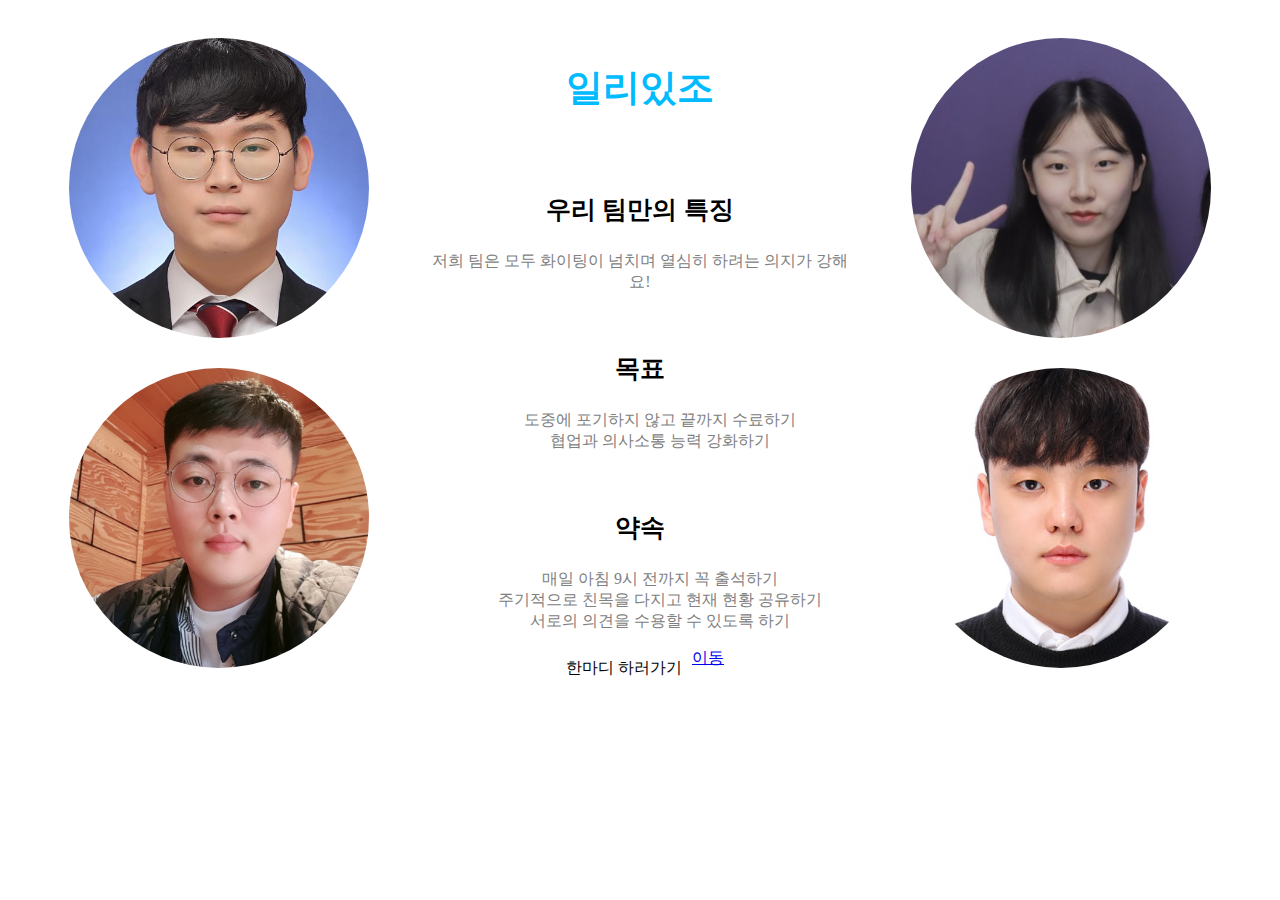
==== index.html @ 04e71674 "Merge branch 'main' of https://github.com/SecretCandy/sparta_Teampage" ====
<!DOCTYPE html>
<html lang="en">

<head>
    <meta charset="UTF-8">
    <meta name="viewport" content="width=device-width, initial-scale=1.0">
    <link rel="stylesheet" href="main.css">
    <link href="https://cdn.jsdelivr.net/npm/bootstrap@5.0.2/dist/css/bootstrap.min.css" rel="stylesheet"
        integrity="sha384-EVSTQN3/azprG1Anm3QDgpJLIm9Nao0Yz1ztcQTwFspd3yD65VohhpuuCOmLASjC" crossorigin="anonymous">       
    <title>일리있조</title>
</head>

<body>
    <div id="total">
        <div class="container">
                <img class="memProfImg" id="memBtn" src="./img/members/yoongunhee92.jpg" alt="윤건희님">
                <img class="memProfImg" id="memBtn" src="./img/members/RingKim1.jpg" alt="김지환님">
        </div>
        <div class="container" id="text">
            <div class="content"></div>
            <p class="title">일리있조</p>
            <div class="content"></div>
            <p class="intro">우리 팀만의 특징</p>
            <p class="introCommnet">저희 팀은 모두 화이팅이 넘치며 열심히 하려는 의지가 강해요!</p>
            <div class="content"></div>
            <p class="intro">목표</p>
            <p class="introCommnet">
                <ul class="coLi">
                    <li>도중에 포기하지 않고 끝까지 수료하기</li>
                    <li>협업과 의사소통 능력 강화하기</li>
                </ul>
            </p>
            <div class="content"></div>
            <p class="intro">약속</p>
            <p class="introCommnet">
                <ul class="coLi">
                    <li>매일 아침 9시 전까지 꼭 출석하기</li>
                    <li>주기적으로 친목을 다지고 현재 현황 공유하기</li>
                    <li>서로의 의견을 수용할 수 있도록 하기</li>
                </ul>
            </p>
            <div class="content">
                <p class="comment">한마디 하러가기</p>
                <a class="btn btn-primary" href="./comment/comment.html" role="button">이동</a>
            </div>
        </div>
        <div class="container">
                <img class="memProfImg" id="memBtn" src="./img/members/2hanbyeol1.jpg" alt="이한별님">
                <img class="memProfImg" id="memBtn" src="./img/members/parksw.jpg" alt="박성욱님">
        </div>
    </div>
</body>

</html>
---- main.css ----
#total {
    align-content: center;
    display: flex;
    justify-content: center;
}

#total > div {
    width: 500px;
    height: auto;
    display: inline-block;
}

.container > div {
    display: inline-flex;
}

#text {
    text-align: center;
    display: flex;
    flex-direction: column;
    width: 70%;
    justify-content: space-around;
    align-items: center;
}

.content {
    padding: 0px 5% 0px 5%;
}

.introCommnet {
    color: gray;
}
.coLi {
    color: gray;
    list-style-type: none;
}


.title {
    font-weight: 700;
    font-size: 37px;
    color: #00bbff;
    align-items: center;
}

.intro {
    font-weight: 700;
    font-size: 25px;
    align-items: center;
}

.comment {
    align-items: center;
    margin: 10px;
}

/* 이미지 */
.memProfImg {
    width: 300px;
    height: 300px;
    border-radius: 50%;
    margin: 30px auto;
    
    object-fit: cover;
    display: flex;
    justify-content: center;
    align-items: center;
}

#memBtn:hover {
    background-color: #479be0;
    transition: all 0.35s ease-in-out;
    border-radius: 95px;
    padding: 0;
    box-shadow: 5px 5px 10px;
    cursor: pointer;
  }

  #commitPointer {
    width: 20px;
    height: 20px;
    object-fit: cover;
    padding: 0;
  }
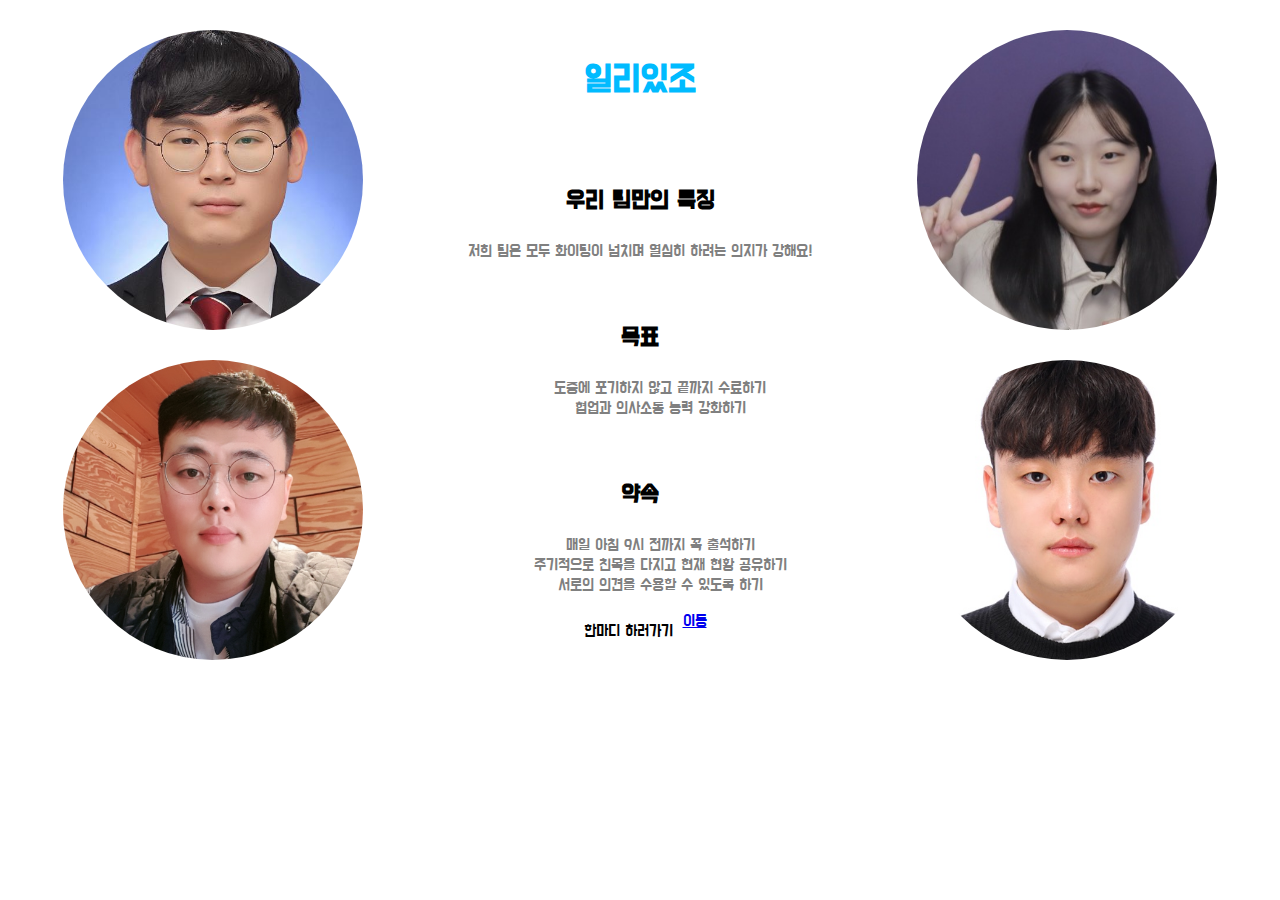
==== commit c54847df: "feat: page 간 연결" ====
--- a/index.html
+++ b/index.html
@@ -4,6 +4,7 @@
 <head>
     <meta charset="UTF-8">
     <meta name="viewport" content="width=device-width, initial-scale=1.0">
+    <link rel="stylesheet" href="global.css" />
     <link rel="stylesheet" href="main.css">
     <link href="https://cdn.jsdelivr.net/npm/bootstrap@5.0.2/dist/css/bootstrap.min.css" rel="stylesheet"
         integrity="sha384-EVSTQN3/azprG1Anm3QDgpJLIm9Nao0Yz1ztcQTwFspd3yD65VohhpuuCOmLASjC" crossorigin="anonymous">       
@@ -13,8 +14,12 @@
 <body>
     <div id="total">
         <div class="container">
+            <a href="profile/profile.html?name=윤건희">
                 <img class="memProfImg" id="memBtn" src="./img/members/yoongunhee92.jpg" alt="윤건희님">
+            </a>
+            <a href="profile/profile.html?name=김지환">
                 <img class="memProfImg" id="memBtn" src="./img/members/RingKim1.jpg" alt="김지환님">
+            </a>
         </div>
         <div class="container" id="text">
             <div class="content"></div>
@@ -45,8 +50,12 @@
             </div>
         </div>
         <div class="container">
+            <a href="profile/profile.html?name=이한별">
                 <img class="memProfImg" id="memBtn" src="./img/members/2hanbyeol1.jpg" alt="이한별님">
-                <img class="memProfImg" id="memBtn" src="./img/members/parksw.jpg" alt="박성욱님">
+            </a>
+            <a href="profile/profile.html?name=박성욱">
+                <img class="memProfImg" id="memBtn" src="./img/members/SecretCandy.jpg" alt="박성욱님">
+            </a>
         </div>
     </div>
 </body>
--- a/global.css
+++ b/global.css
@@ -0,0 +1,11 @@
+@import url('https://fonts.googleapis.com/css2?family=Do+Hyeon&family=Gothic+A1&display=swap');
+
+body {
+  margin: 0;
+}
+
+* {
+  font-family: 'Do Hyeon', sans-serif;
+  font-weight: 400;
+  font-style: normal;
+}
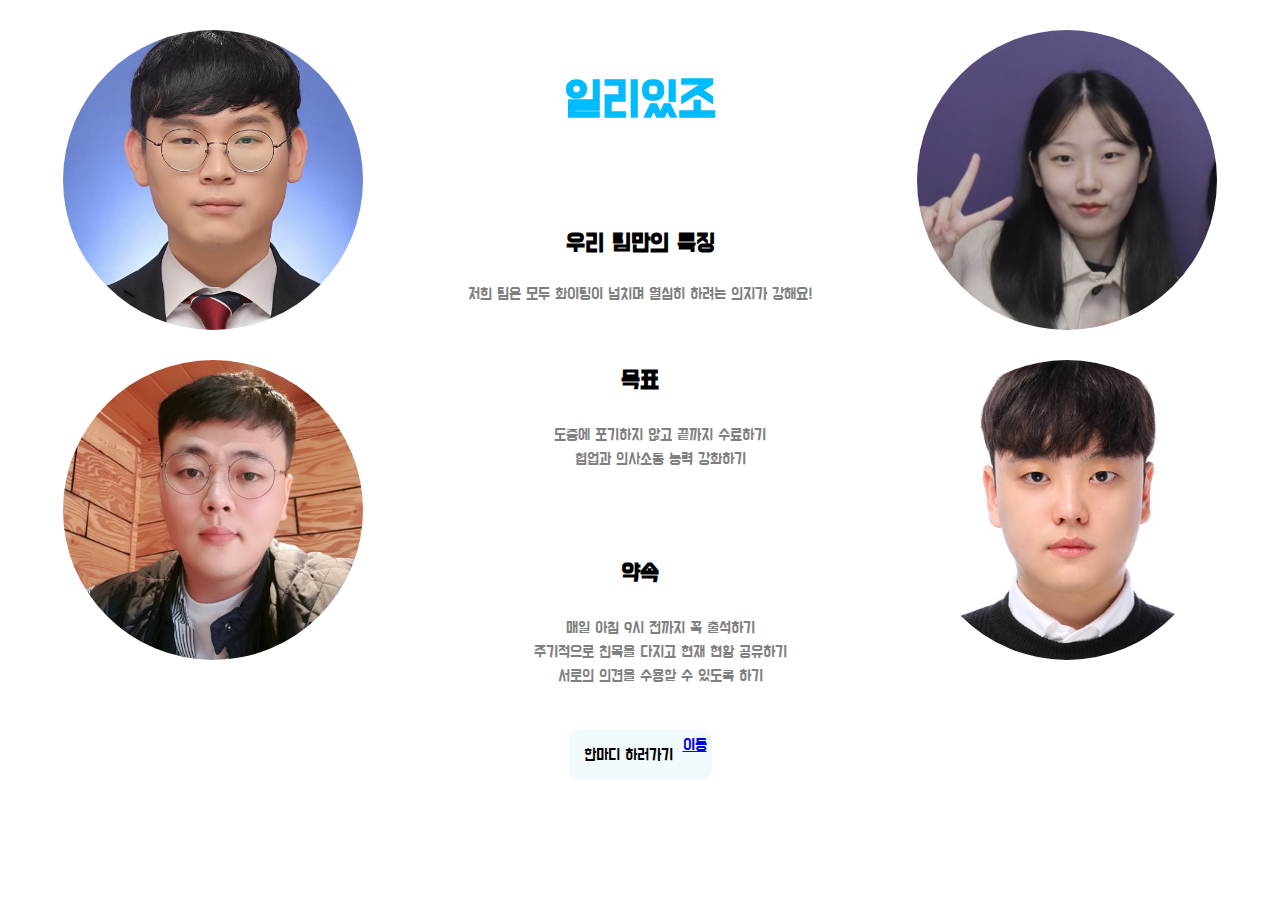
==== commit a75616cb: "main 정렬 전" ====
--- a/index.html
+++ b/index.html
@@ -15,10 +15,10 @@
     <div id="total">
         <div class="container">
             <a href="profile/profile.html?name=윤건희">
-                <img class="memProfImg" id="memBtn" src="./img/members/yoongunhee92.jpg" alt="윤건희님">
+                <img class="memProfImg memBtn" src="./img/members/yoongunhee92.jpg" alt="윤건희님">
             </a>
             <a href="profile/profile.html?name=김지환">
-                <img class="memProfImg" id="memBtn" src="./img/members/RingKim1.jpg" alt="김지환님">
+                <img class="memProfImg memBtn" src="./img/members/RingKim1.jpg" alt="김지환님">
             </a>
         </div>
         <div class="container" id="text">
@@ -44,17 +44,17 @@
                     <li>서로의 의견을 수용할 수 있도록 하기</li>
                 </ul>
             </p>
-            <div class="content">
+            <div class="content commentArea">
                 <p class="comment">한마디 하러가기</p>
-                <a class="btn btn-primary" href="./comment/comment.html" role="button">이동</a>
+                <a id="commitBtn" class="btn btn-primary" href="./comment/comment.html" role="button">이동</a>
             </div>
         </div>
         <div class="container">
             <a href="profile/profile.html?name=이한별">
-                <img class="memProfImg" id="memBtn" src="./img/members/2hanbyeol1.jpg" alt="이한별님">
+                <img class="memProfImg memBtn" src="./img/members/2hanbyeol1.jpg" alt="이한별님">
             </a>
             <a href="profile/profile.html?name=박성욱">
-                <img class="memProfImg" id="memBtn" src="./img/members/SecretCandy.jpg" alt="박성욱님">
+                <img class="memProfImg memBtn" src="./img/members/SecretCandy.jpg" alt="박성욱님">
             </a>
         </div>
     </div>
--- a/main.css
+++ b/main.css
@@ -4,13 +4,13 @@
     justify-content: center;
 }
 
-#total > div {
+#total>div {
     width: 500px;
     height: auto;
     display: inline-block;
 }
 
-.container > div {
+.container>div {
     display: inline-flex;
 }
 
@@ -24,21 +24,26 @@
 }
 
 .content {
-    padding: 0px 5% 0px 5%;
+    padding: 0px 10% 0px 10%;
 }
 
 .introCommnet {
     color: gray;
 }
+
 .coLi {
     color: gray;
     list-style-type: none;
+    margin-bottom: 40px;
 }
 
+/* 정렬 필요 */
+ul { margin: 0 auto; display: table;}
+ul li{ margin: 4px 0;}
 
 .title {
     font-weight: 700;
-    font-size: 37px;
+    font-size: 50px;
     color: #00bbff;
     align-items: center;
 }
@@ -60,25 +65,28 @@
     height: 300px;
     border-radius: 50%;
     margin: 30px auto;
-    
+
     object-fit: cover;
     display: flex;
     justify-content: center;
     align-items: center;
 }
 
-#memBtn:hover {
+.memBtn:hover {
     background-color: #479be0;
     transition: all 0.35s ease-in-out;
     border-radius: 95px;
     padding: 0;
     box-shadow: 5px 5px 10px;
     cursor: pointer;
-  }
+}
 
-  #commitPointer {
-    width: 20px;
-    height: 20px;
-    object-fit: cover;
-    padding: 0;
-  }+.commentArea {
+    padding: 5px;
+    background-color: rgb(241, 250, 252);
+    border-radius: 10px;
+}
+
+#commitBtn {
+    padding: 5px auto;
+}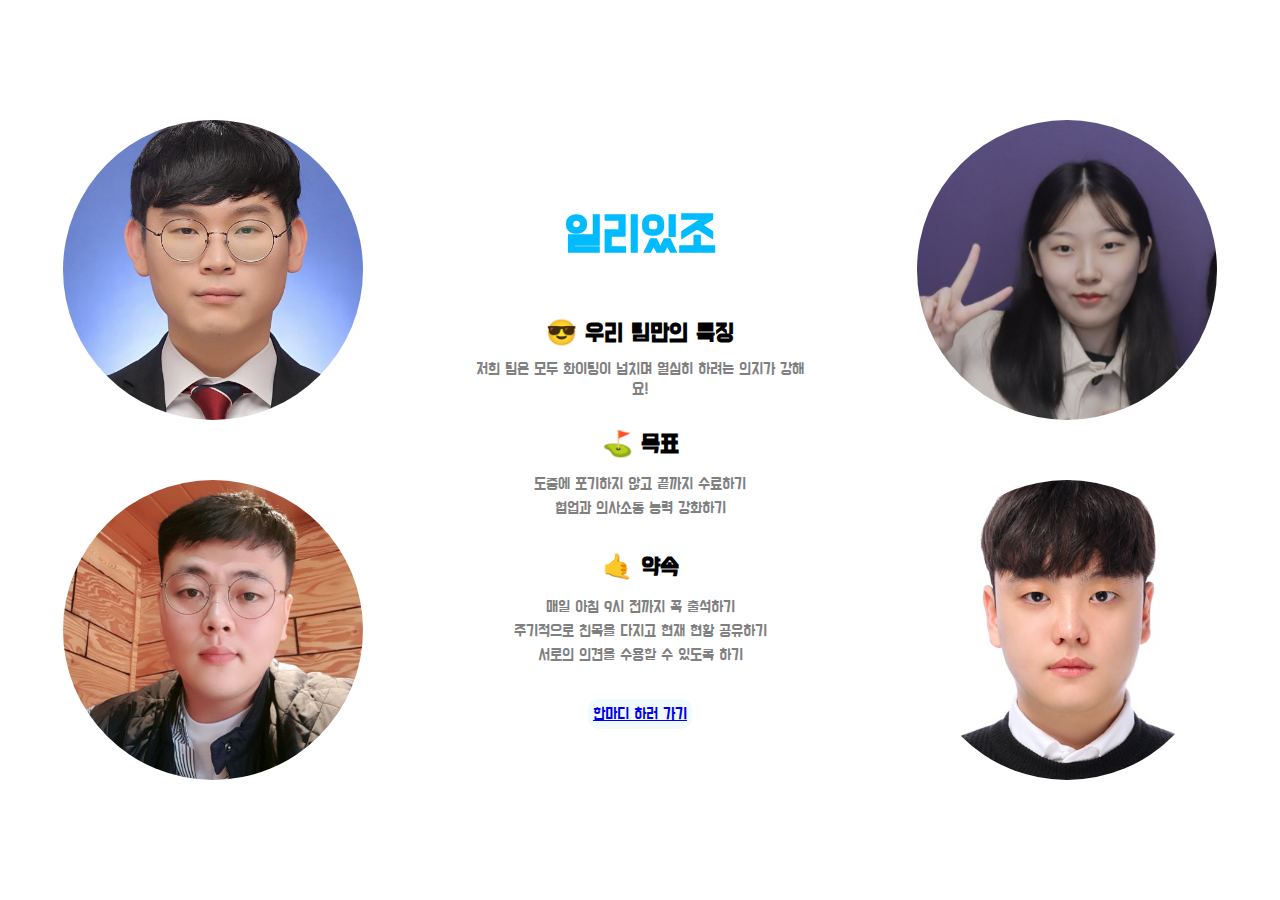
==== commit b492cff3: "style: index 페이지 css" ====
--- a/index.html
+++ b/index.html
@@ -5,7 +5,7 @@
     <meta charset="UTF-8">
     <meta name="viewport" content="width=device-width, initial-scale=1.0">
     <link rel="stylesheet" href="global.css" />
-    <link rel="stylesheet" href="main.css">
+    <link rel="stylesheet" href="index.css">
     <link href="https://cdn.jsdelivr.net/npm/bootstrap@5.0.2/dist/css/bootstrap.min.css" rel="stylesheet"
         integrity="sha384-EVSTQN3/azprG1Anm3QDgpJLIm9Nao0Yz1ztcQTwFspd3yD65VohhpuuCOmLASjC" crossorigin="anonymous">       
     <title>일리있조</title>
@@ -22,31 +22,28 @@
             </a>
         </div>
         <div class="container" id="text">
-            <div class="content"></div>
-            <p class="title">일리있조</p>
-            <div class="content"></div>
-            <p class="intro">우리 팀만의 특징</p>
-            <p class="introCommnet">저희 팀은 모두 화이팅이 넘치며 열심히 하려는 의지가 강해요!</p>
-            <div class="content"></div>
-            <p class="intro">목표</p>
-            <p class="introCommnet">
-                <ul class="coLi">
+            <h1 class="title">일리있조</h1>
+            <div class="content">
+                <p class="intro">😎 우리 팀만의 특징</p>
+                <p class="introComment">저희 팀은 모두 화이팅이 넘치며 열심히 하려는 의지가 강해요!</p>
+            </div>
+            <div class="content">
+                <p class="intro">⛳ 목표</p>
+                <ul class="introComment">
                     <li>도중에 포기하지 않고 끝까지 수료하기</li>
                     <li>협업과 의사소통 능력 강화하기</li>
                 </ul>
-            </p>
-            <div class="content"></div>
-            <p class="intro">약속</p>
-            <p class="introCommnet">
-                <ul class="coLi">
+            </div>
+            <div class="content">
+                <p class="intro">🤙 약속</p>
+                <ul class="introComment">
                     <li>매일 아침 9시 전까지 꼭 출석하기</li>
                     <li>주기적으로 친목을 다지고 현재 현황 공유하기</li>
                     <li>서로의 의견을 수용할 수 있도록 하기</li>
                 </ul>
-            </p>
-            <div class="content commentArea">
-                <p class="comment">한마디 하러가기</p>
-                <a id="commitBtn" class="btn btn-primary" href="./comment/comment.html" role="button">이동</a>
+            </div>
+            <div class="commentArea">
+                <a id="commitBtn" class="btn btn-primary" href="./comment/comment.html" role="button">한마디 하러 가기</a>
             </div>
         </div>
         <div class="container">
--- a/global.css
+++ b/global.css
@@ -9,3 +9,11 @@
   font-weight: 400;
   font-style: normal;
 }
+
+p {
+  margin: 0;
+}
+
+ul {
+  padding: 0 !important;
+}
--- a/index.css
+++ b/index.css
@@ -0,0 +1,113 @@
+#total {
+    height: 100vh;
+    align-content: center;
+    display: flex;
+    justify-content: center;
+}
+
+#total>div {
+    width: 500px;
+}
+
+.container {
+    display: flex;
+    flex-direction: column;
+    align-items: center;
+    justify-content: center;
+}
+
+.container>div {
+    display: inline-flex;
+}
+
+#text {
+    text-align: center;
+    display: flex;
+    flex-direction: column;
+    align-items: center;
+}
+
+.content {
+    display: flex;
+    flex-direction: column;
+    padding: 0px 10% 0px 10%;
+    margin-bottom: 30px;
+}
+
+.introComment {
+    color: gray;
+}
+
+.introComment li {
+    list-style-type: none;
+}
+
+/* 정렬 필요 */
+ul { margin: 0 auto; display: table;}
+ul li{ margin: 4px 0;}
+
+.title {
+    margin-bottom: 50px;
+    font-weight: 700;
+    font-size: 50px;
+    color: #00bbff;
+    align-items: center;
+}
+
+.intro {
+    margin-bottom: 10px;
+    font-weight: 700;
+    font-size: 25px;
+    align-items: center;
+}
+
+.comment {
+    align-items: center;
+    margin: 10px;
+}
+
+/* 이미지 */
+.memProfImg {
+    width: 300px;
+    height: 300px;
+    border-radius: 50%;
+    margin: 30px auto;
+
+    object-fit: cover;
+    display: flex;
+    justify-content: center;
+    align-items: center;
+}
+
+.memBtn:hover {
+    background-color: #479be0;
+    transition: all 0.35s ease-in-out;
+    border-radius: 95px;
+    padding: 0;
+    box-shadow: 5px 5px 10px;
+    cursor: pointer;
+}
+
+.commentArea {
+    padding: 5px;
+    background-color: rgb(241, 250, 252);
+    border-radius: 10px;
+}
+
+#commitBtn {
+    padding: 5px auto;
+}
+
+@media screen and (max-width: 1140px) {
+    .memProfImg {
+        width: 250px;
+        height: 250px;
+    }
+}
+
+@media screen and (max-width: 900px) {
+    .memProfImg {
+        width: 200px;
+        height: 200px;
+    }
+}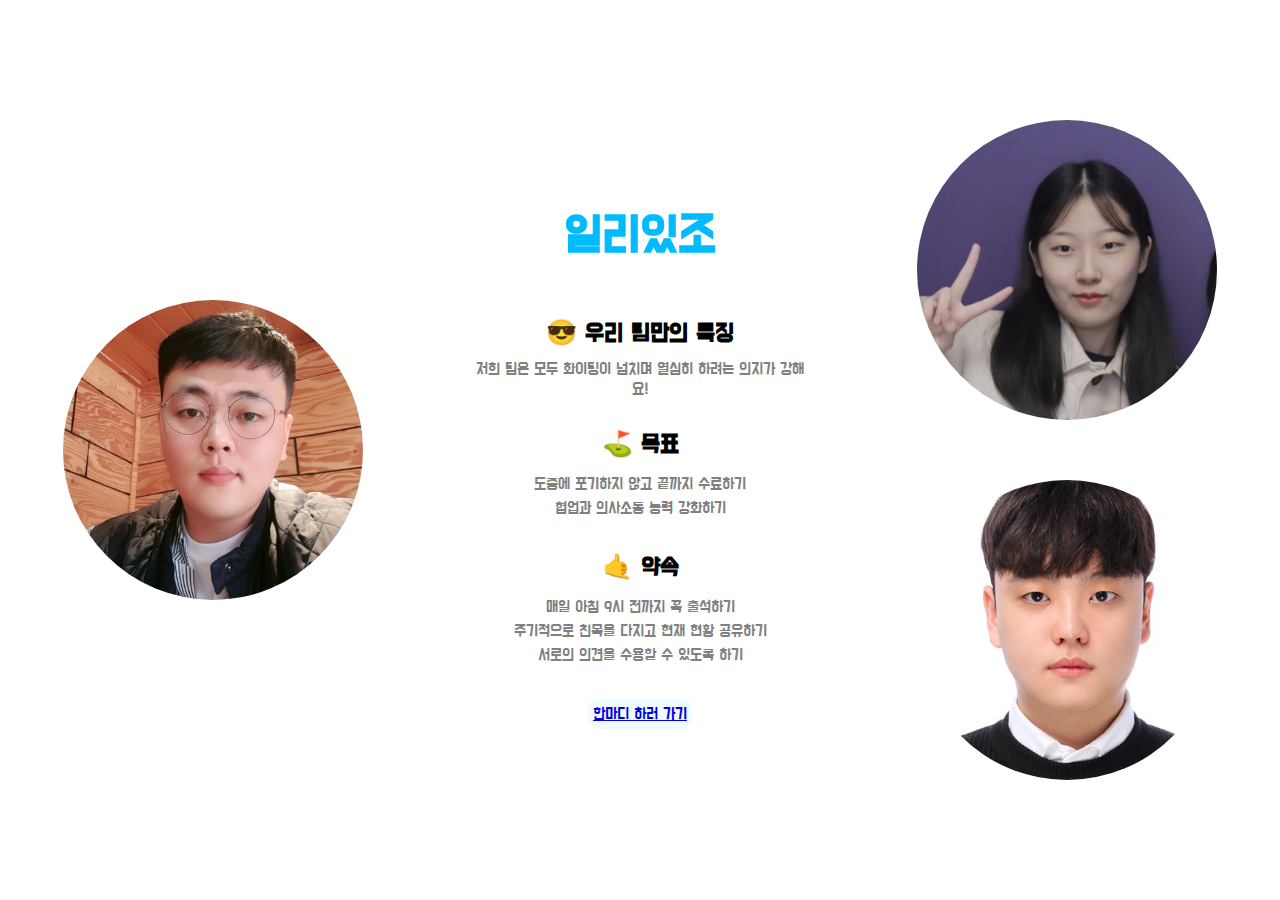
==== commit ffb55578: "팀원 수정" ====
--- a/index.html
+++ b/index.html
@@ -2,59 +2,56 @@
 <html lang="en">
 
 <head>
-    <meta charset="UTF-8">
-    <meta name="viewport" content="width=device-width, initial-scale=1.0">
-    <link rel="stylesheet" href="global.css" />
-    <link rel="stylesheet" href="index.css">
-    <link href="https://cdn.jsdelivr.net/npm/bootstrap@5.0.2/dist/css/bootstrap.min.css" rel="stylesheet"
-        integrity="sha384-EVSTQN3/azprG1Anm3QDgpJLIm9Nao0Yz1ztcQTwFspd3yD65VohhpuuCOmLASjC" crossorigin="anonymous">       
-    <title>일리있조</title>
+  <meta charset="UTF-8">
+  <meta name="viewport" content="width=device-width, initial-scale=1.0">
+  <link rel="stylesheet" href="global.css" />
+  <link rel="stylesheet" href="index.css">
+  <link href="https://cdn.jsdelivr.net/npm/bootstrap@5.0.2/dist/css/bootstrap.min.css" rel="stylesheet"
+    integrity="sha384-EVSTQN3/azprG1Anm3QDgpJLIm9Nao0Yz1ztcQTwFspd3yD65VohhpuuCOmLASjC" crossorigin="anonymous">
+  <title>일리있조</title>
 </head>
 
 <body>
-    <div id="total">
-        <div class="container">
-            <a href="profile/profile.html?name=윤건희">
-                <img class="memProfImg memBtn" src="./img/members/yoongunhee92.jpg" alt="윤건희님">
-            </a>
-            <a href="profile/profile.html?name=김지환">
-                <img class="memProfImg memBtn" src="./img/members/RingKim1.jpg" alt="김지환님">
-            </a>
-        </div>
-        <div class="container" id="text">
-            <h1 class="title">일리있조</h1>
-            <div class="content">
-                <p class="intro">😎 우리 팀만의 특징</p>
-                <p class="introComment">저희 팀은 모두 화이팅이 넘치며 열심히 하려는 의지가 강해요!</p>
-            </div>
-            <div class="content">
-                <p class="intro">⛳ 목표</p>
-                <ul class="introComment">
-                    <li>도중에 포기하지 않고 끝까지 수료하기</li>
-                    <li>협업과 의사소통 능력 강화하기</li>
-                </ul>
-            </div>
-            <div class="content">
-                <p class="intro">🤙 약속</p>
-                <ul class="introComment">
-                    <li>매일 아침 9시 전까지 꼭 출석하기</li>
-                    <li>주기적으로 친목을 다지고 현재 현황 공유하기</li>
-                    <li>서로의 의견을 수용할 수 있도록 하기</li>
-                </ul>
-            </div>
-            <div class="commentArea">
-                <a id="commitBtn" class="btn btn-primary" href="./comment/comment.html" role="button">한마디 하러 가기</a>
-            </div>
-        </div>
-        <div class="container">
-            <a href="profile/profile.html?name=이한별">
-                <img class="memProfImg memBtn" src="./img/members/2hanbyeol1.jpg" alt="이한별님">
-            </a>
-            <a href="profile/profile.html?name=박성욱">
-                <img class="memProfImg memBtn" src="./img/members/SecretCandy.jpg" alt="박성욱님">
-            </a>
-        </div>
+  <div id="total">
+    <div class="container">
+      <a href="./profile/profile.html?name=김지환">
+        <img class="memProfImg memBtn" src="./img/members/RingKim1.jpg" alt="김지환님">
+      </a>
     </div>
+    <div class="container" id="text">
+      <h1 class="title">일리있조</h1>
+      <div class="content">
+        <p class="intro">😎 우리 팀만의 특징</p>
+        <p class="introComment">저희 팀은 모두 화이팅이 넘치며 열심히 하려는 의지가 강해요!</p>
+      </div>
+      <div class="content">
+        <p class="intro">⛳ 목표</p>
+        <ul class="introComment">
+          <li>도중에 포기하지 않고 끝까지 수료하기</li>
+          <li>협업과 의사소통 능력 강화하기</li>
+        </ul>
+      </div>
+      <div class="content">
+        <p class="intro">🤙 약속</p>
+        <ul class="introComment">
+          <li>매일 아침 9시 전까지 꼭 출석하기</li>
+          <li>주기적으로 친목을 다지고 현재 현황 공유하기</li>
+          <li>서로의 의견을 수용할 수 있도록 하기</li>
+        </ul>
+      </div>
+      <div class="commentArea">
+        <a id="commitBtn" class="btn btn-primary" href="./comment.html" role="button">한마디 하러 가기</a>
+      </div>
+    </div>
+    <div class="container">
+      <a href="./profile/profile.html?name=이한별">
+        <img class="memProfImg memBtn" src="./img/members/2hanbyeol1.jpg" alt="이한별님">
+      </a>
+      <a href="./profile/profile.html?name=박성욱">
+        <img class="memProfImg memBtn" src="./img/members/SecretCandy.jpg" alt="박성욱님">
+      </a>
+    </div>
+  </div>
 </body>
 
 </html>--- a/global.css
+++ b/global.css
@@ -17,3 +17,52 @@
 ul {
   padding: 0 !important;
 }
+
+/* scrollbar */
+::-webkit-scrollbar {
+  width: 5px;
+}
+
+::-webkit-scrollbar-track {
+  background: #f1f1f1;
+}
+
+::-webkit-scrollbar-thumb {
+  background: #aaa;
+}
+
+::-webkit-scrollbar-thumb:hover {
+  background: #888;
+}
+
+/* header */
+header {
+  width: 100%;
+  display: flex;
+  justify-content: space-between;
+  align-items: center;
+  position: fixed;
+  top: 0;
+  left: 0;
+  padding: 15px 0;
+  border-bottom: 1px solid lightgray;
+}
+
+header * {
+  margin: 0 10px;
+}
+
+header a {
+  color: black;
+  text-decoration: none;
+  font-size: 1.2rem;
+}
+
+header a:hover {
+  color: #0a58ca;
+}
+
+header div {
+  font-size: 1.7rem;
+  color: #00bbff;
+}